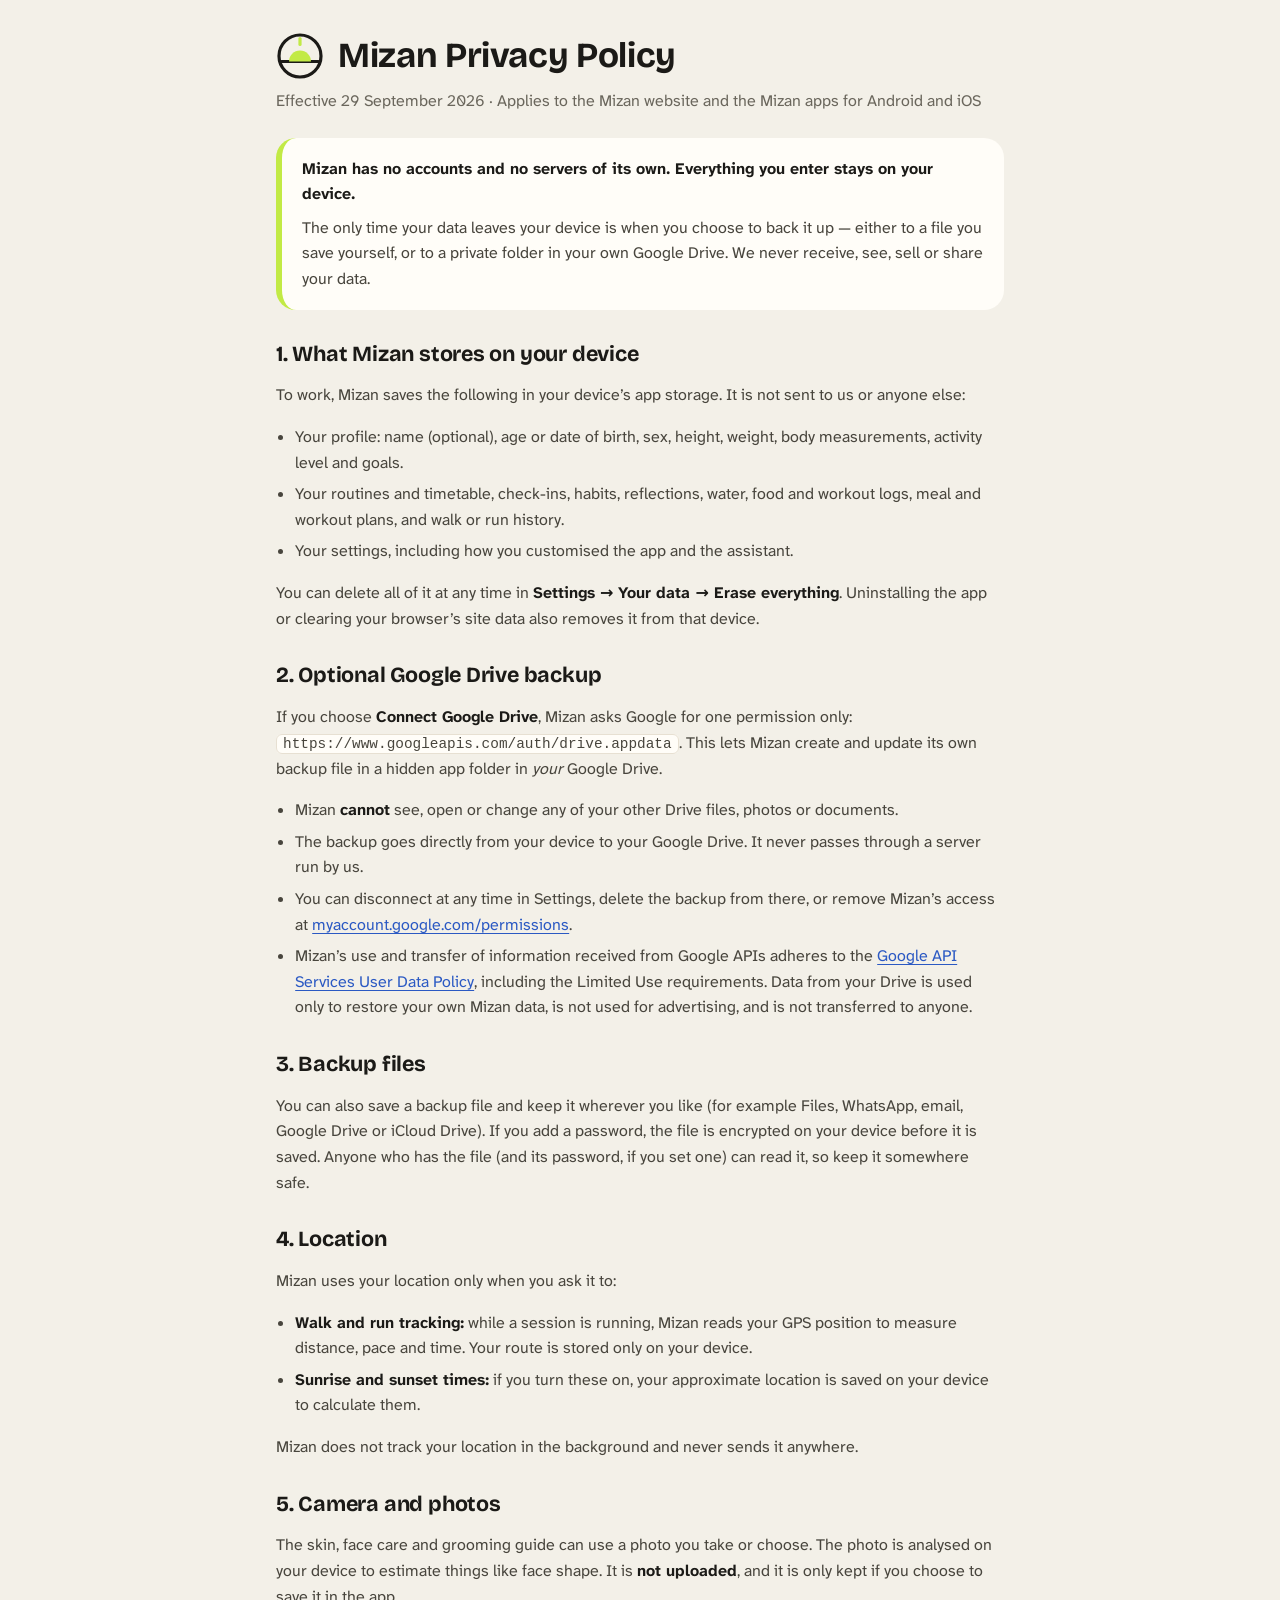
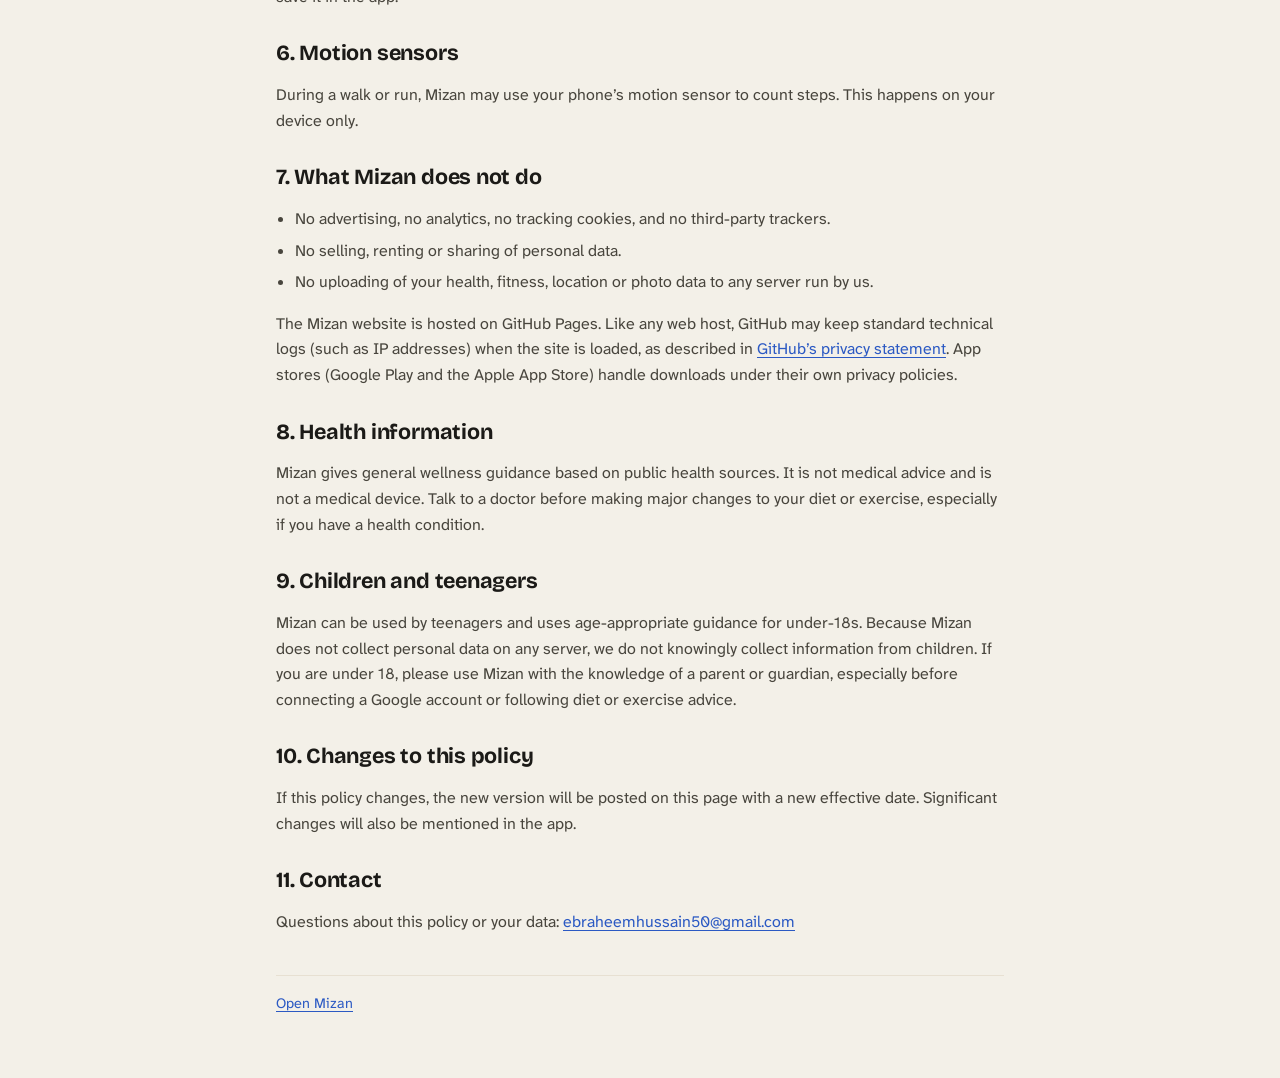
==== privacy.html @ c0154cd0 "Add files via upload" ====
<!doctype html>
<html lang="en">
<head>
  <meta charset="utf-8">
  <meta name="viewport" content="width=device-width, initial-scale=1">
  <title>Privacy Policy · Mizan</title>
  <meta name="description" content="How Mizan handles your data: everything stays on your device unless you choose to back it up to your own Google Drive.">
  <meta name="color-scheme" content="light dark">
  <link rel="icon" href="assets/icons/icon.svg" type="image/svg+xml">
  <style>
    @font-face { font-family: "Atkinson Hyperlegible Next"; src: url("assets/fonts/atkinson-hyperlegible-next.woff2") format("woff2"); font-weight: 200 800; font-display: swap; }
    @font-face { font-family: "Bricolage Grotesque"; src: url("assets/fonts/bricolage-grotesque.woff2") format("woff2"); font-weight: 200 800; font-display: swap; }
    :root {
      --bg: #f3f0e8; --surface: #fffdf8; --ink: #1b1a17; --ink-2: #48453d; --ink-3: #6a665c; --line: #e7e0d2;
      --accent: #c2ea45; --accent-ink: #4e6b00; --link: #2b59c3;
    }
    @media (prefers-color-scheme: dark) {
      :root { --bg: #0e1210; --surface: #151a17; --ink: #edf0e7; --ink-2: #bdc4b7; --ink-3: #97a092; --line: #232b26; --accent: #c6f04e; --accent-ink: #cdef6a; --link: #8fb4ff; }
    }
    * { box-sizing: border-box; }
    body { margin: 0; background: var(--bg); color: var(--ink); font: 1rem/1.6 "Atkinson Hyperlegible Next", system-ui, -apple-system, "Segoe UI", Roboto, sans-serif; }
    main { max-width: 760px; margin: 0 auto; padding: 32px 16px 64px; }
    header { display: flex; align-items: center; gap: 14px; margin-bottom: 8px; }
    header svg { width: 48px; height: 48px; flex-shrink: 0; }
    h1, h2 { font-family: "Bricolage Grotesque", system-ui, sans-serif; line-height: 1.15; letter-spacing: -0.01em; }
    h1 { font-size: 2.2rem; margin: 0; }
    h2 { font-size: 1.35rem; margin: 32px 0 8px; }
    p, li { color: var(--ink-2); }
    ul { padding-left: 1.2em; }
    li + li { margin-top: 6px; }
    a { color: var(--link); text-underline-offset: 3px; }
    strong { color: var(--ink); }
    code { font-size: .9em; background: var(--surface); border: 1px solid var(--line); border-radius: 6px; padding: 1px 6px; overflow-wrap: anywhere; }
    .meta { color: var(--ink-3); margin: 4px 0 24px; }
    .summary { background: var(--surface); border-radius: 20px; padding: 18px 20px; border-left: 6px solid var(--accent); }
    .summary p { margin: 0; color: var(--ink); }
    .summary p + p { margin-top: 8px; color: var(--ink-2); }
    footer { margin-top: 40px; padding-top: 16px; border-top: 1px solid var(--line); color: var(--ink-3); font-size: .9rem; }
  </style>
</head>
<body>
<main>
  <header>
    <svg viewBox="0 0 48 48" aria-hidden="true"><circle cx="24" cy="24" r="21" fill="none" stroke="currentColor" stroke-width="3.2"/><path d="M5.5 29.5h37" stroke="currentColor" stroke-width="3.2" stroke-linecap="round"/><path d="M13 29.5a11 11 0 0 1 22 0" fill="var(--accent)"/><path d="M24 6.5v6" stroke="var(--accent)" stroke-width="3.2" stroke-linecap="round"/></svg>
    <h1>Mizan Privacy Policy</h1>
  </header>
  <p class="meta">Effective 29 September 2026 · Applies to the Mizan website and the Mizan apps for Android and iOS</p>

  <div class="summary">
    <p><strong>Mizan has no accounts and no servers of its own. Everything you enter stays on your device.</strong></p>
    <p>The only time your data leaves your device is when you choose to back it up — either to a file you save yourself, or to a private folder in your own Google Drive. We never receive, see, sell or share your data.</p>
  </div>

  <h2>1. What Mizan stores on your device</h2>
  <p>To work, Mizan saves the following in your device’s app storage. It is not sent to us or anyone else:</p>
  <ul>
    <li>Your profile: name (optional), age or date of birth, sex, height, weight, body measurements, activity level and goals.</li>
    <li>Your routines and timetable, check-ins, habits, reflections, water, food and workout logs, meal and workout plans, and walk or run history.</li>
    <li>Your settings, including how you customised the app and the assistant.</li>
  </ul>
  <p>You can delete all of it at any time in <strong>Settings → Your data → Erase everything</strong>. Uninstalling the app or clearing your browser’s site data also removes it from that device.</p>

  <h2>2. Optional Google Drive backup</h2>
  <p>If you choose <strong>Connect Google Drive</strong>, Mizan asks Google for one permission only: <code>https://www.googleapis.com/auth/drive.appdata</code>. This lets Mizan create and update its own backup file in a hidden app folder in <em>your</em> Google Drive.</p>
  <ul>
    <li>Mizan <strong>cannot</strong> see, open or change any of your other Drive files, photos or documents.</li>
    <li>The backup goes directly from your device to your Google Drive. It never passes through a server run by us.</li>
    <li>You can disconnect at any time in Settings, delete the backup from there, or remove Mizan’s access at <a href="https://myaccount.google.com/permissions">myaccount.google.com/permissions</a>.</li>
    <li>Mizan’s use and transfer of information received from Google APIs adheres to the <a href="https://developers.google.com/terms/api-services-user-data-policy">Google API Services User Data Policy</a>, including the Limited Use requirements. Data from your Drive is used only to restore your own Mizan data, is not used for advertising, and is not transferred to anyone.</li>
  </ul>

  <h2>3. Backup files</h2>
  <p>You can also save a backup file and keep it wherever you like (for example Files, WhatsApp, email, Google Drive or iCloud Drive). If you add a password, the file is encrypted on your device before it is saved. Anyone who has the file (and its password, if you set one) can read it, so keep it somewhere safe.</p>

  <h2>4. Location</h2>
  <p>Mizan uses your location only when you ask it to:</p>
  <ul>
    <li><strong>Walk and run tracking:</strong> while a session is running, Mizan reads your GPS position to measure distance, pace and time. Your route is stored only on your device.</li>
    <li><strong>Sunrise and sunset times:</strong> if you turn these on, your approximate location is saved on your device to calculate them.</li>
  </ul>
  <p>Mizan does not track your location in the background and never sends it anywhere.</p>

  <h2>5. Camera and photos</h2>
  <p>The skin, face care and grooming guide can use a photo you take or choose. The photo is analysed on your device to estimate things like face shape. It is <strong>not uploaded</strong>, and it is only kept if you choose to save it in the app.</p>

  <h2>6. Motion sensors</h2>
  <p>During a walk or run, Mizan may use your phone’s motion sensor to count steps. This happens on your device only.</p>

  <h2>7. What Mizan does not do</h2>
  <ul>
    <li>No advertising, no analytics, no tracking cookies, and no third-party trackers.</li>
    <li>No selling, renting or sharing of personal data.</li>
    <li>No uploading of your health, fitness, location or photo data to any server run by us.</li>
  </ul>
  <p>The Mizan website is hosted on GitHub Pages. Like any web host, GitHub may keep standard technical logs (such as IP addresses) when the site is loaded, as described in <a href="https://docs.github.com/en/site-policy/privacy-policies/github-general-privacy-statement">GitHub’s privacy statement</a>. App stores (Google Play and the Apple App Store) handle downloads under their own privacy policies.</p>

  <h2>8. Health information</h2>
  <p>Mizan gives general wellness guidance based on public health sources. It is not medical advice and is not a medical device. Talk to a doctor before making major changes to your diet or exercise, especially if you have a health condition.</p>

  <h2>9. Children and teenagers</h2>
  <p>Mizan can be used by teenagers and uses age-appropriate guidance for under-18s. Because Mizan does not collect personal data on any server, we do not knowingly collect information from children. If you are under 18, please use Mizan with the knowledge of a parent or guardian, especially before connecting a Google account or following diet or exercise advice.</p>

  <h2>10. Changes to this policy</h2>
  <p>If this policy changes, the new version will be posted on this page with a new effective date. Significant changes will also be mentioned in the app.</p>

  <h2>11. Contact</h2>
  <p>Questions about this policy or your data: <a href="mailto:ebraheemhussain50@gmail.com">ebraheemhussain50@gmail.com</a></p>

  <footer><a href="./">Open Mizan</a></footer>
</main>
</body>
</html>
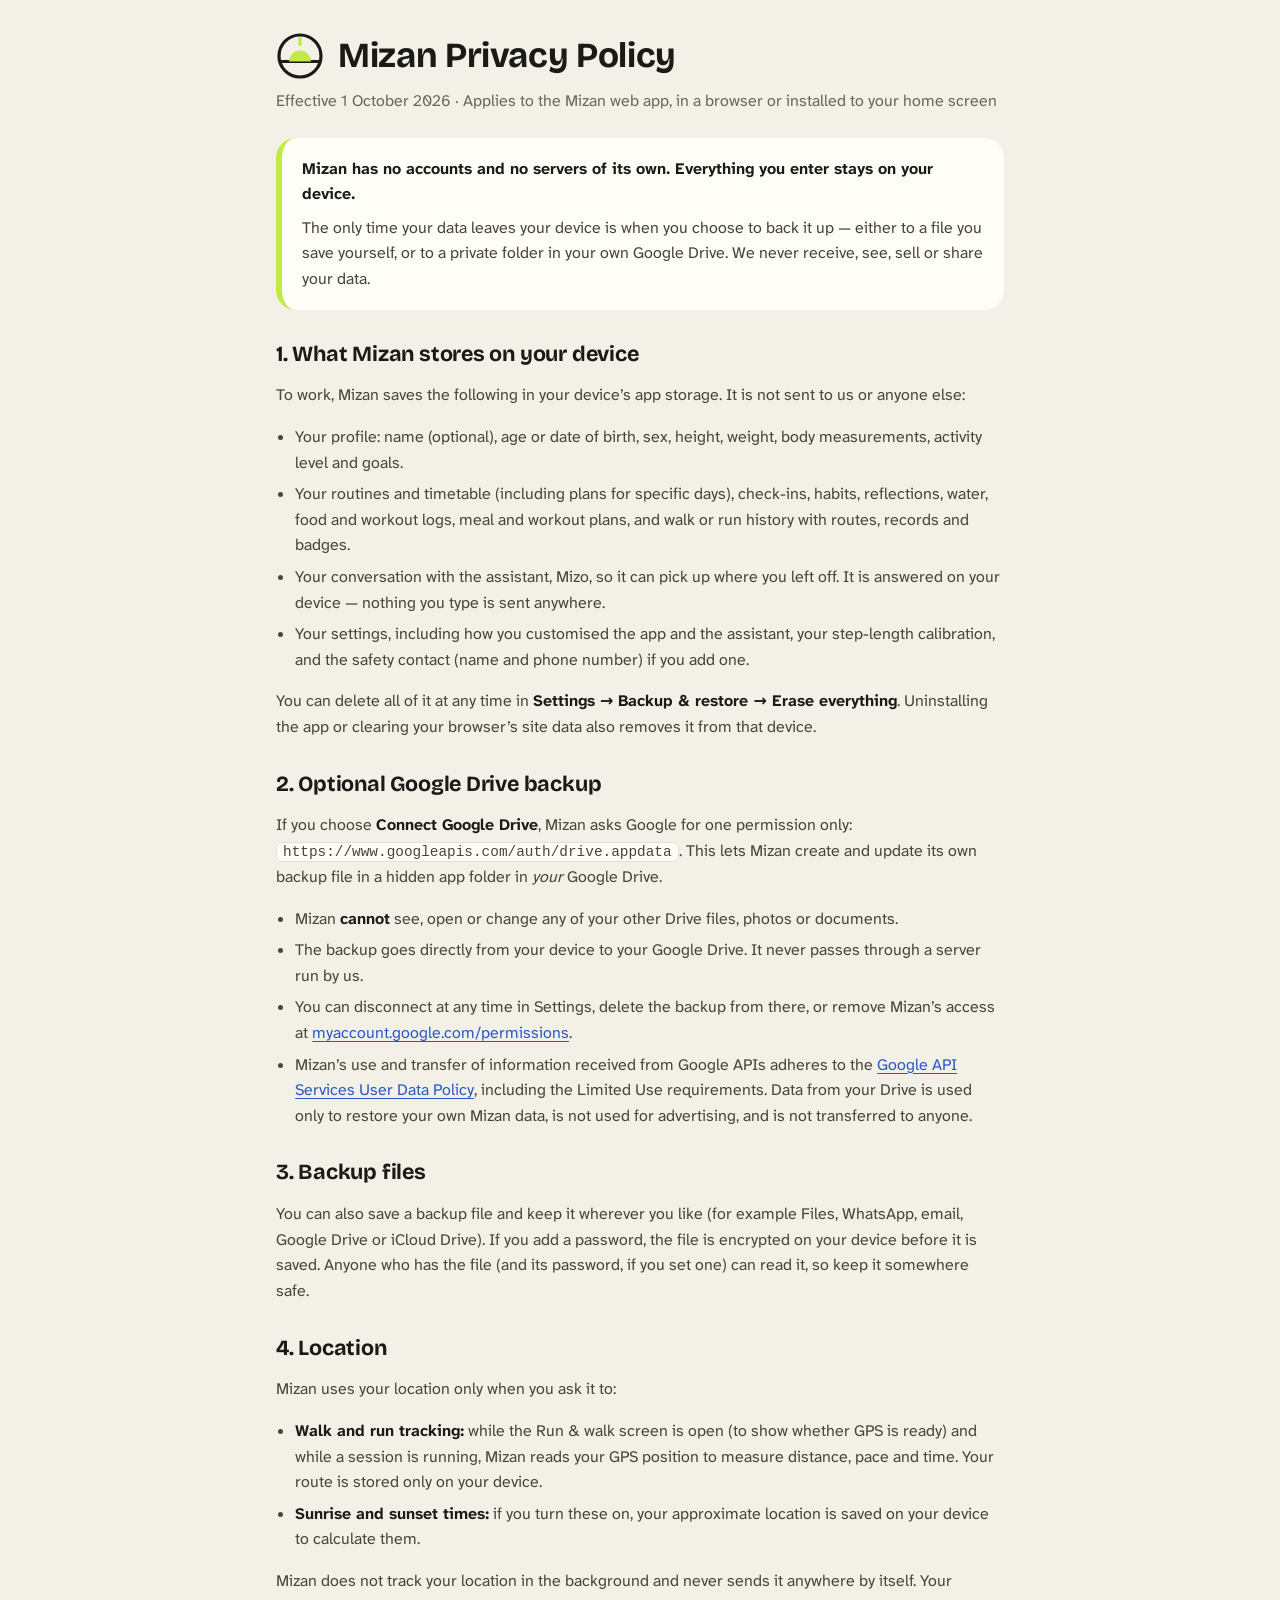
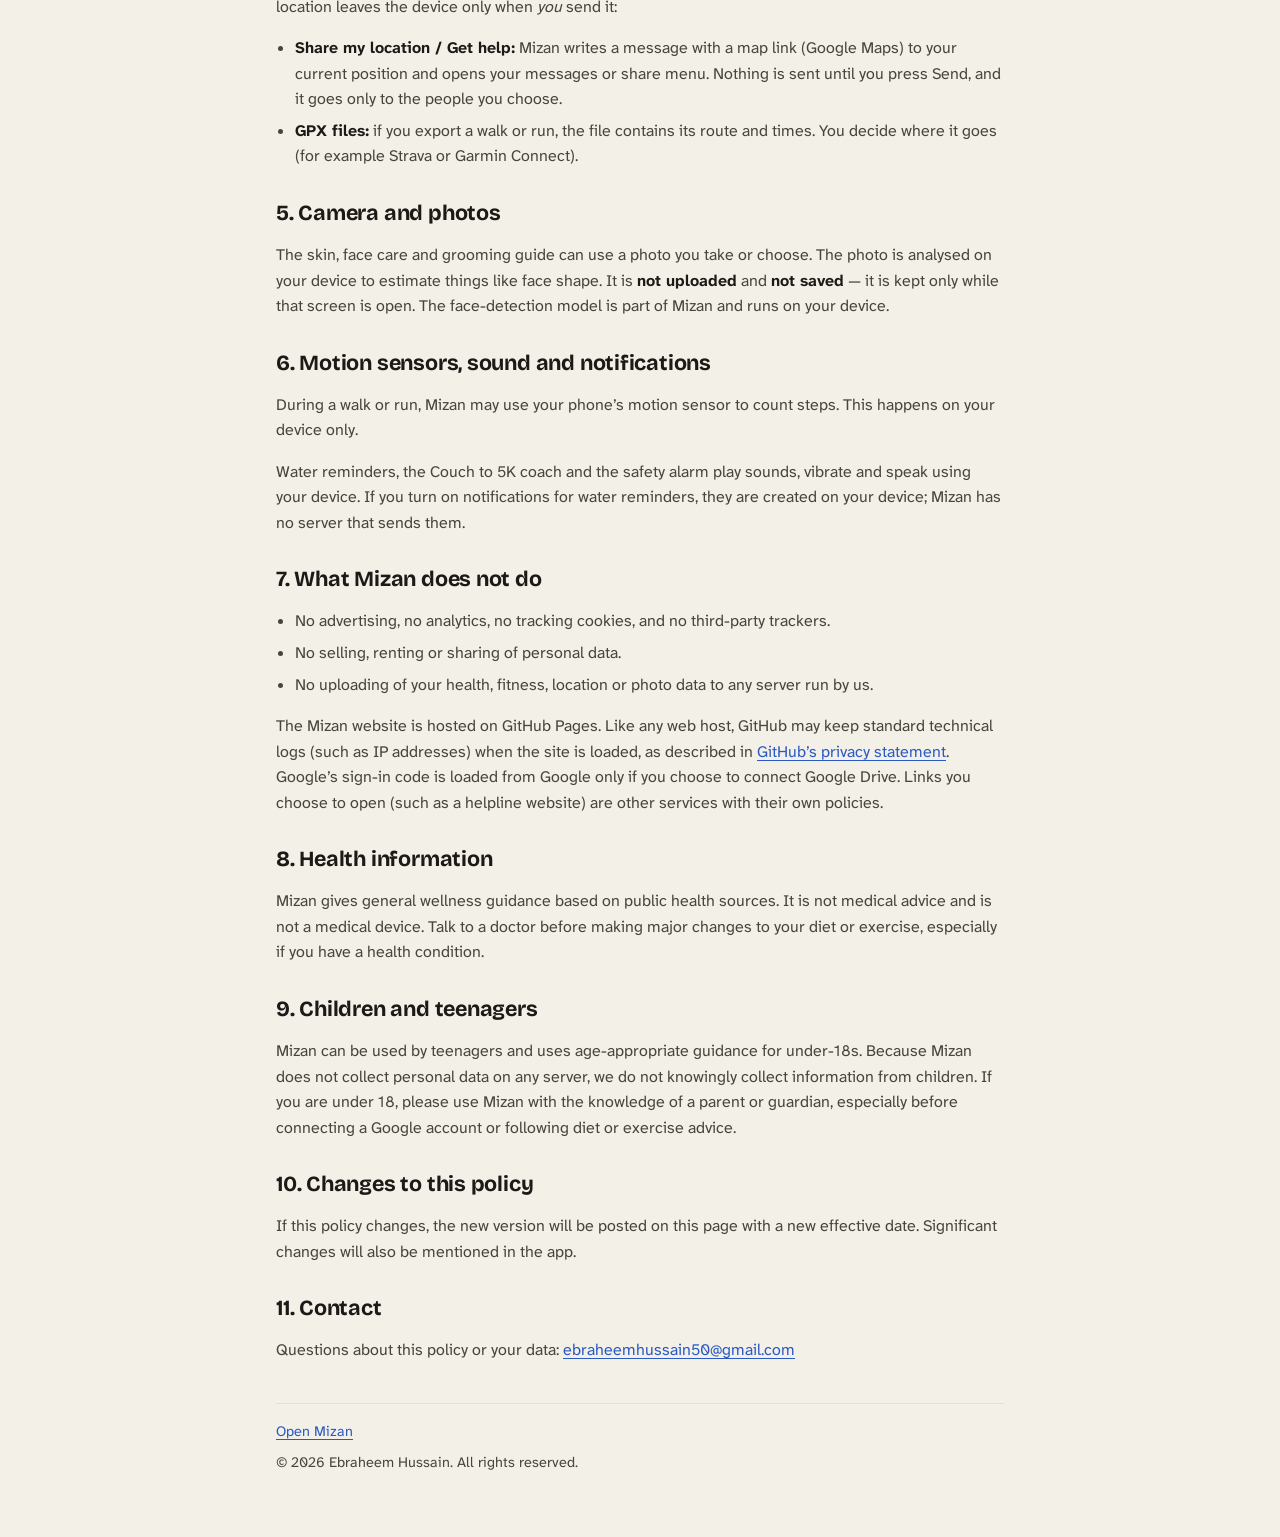
==== commit 679483e8: "Add files via upload" ====
--- a/privacy.html
+++ b/privacy.html
@@ -36,6 +36,7 @@
     .summary p { margin: 0; color: var(--ink); }
     .summary p + p { margin-top: 8px; color: var(--ink-2); }
     footer { margin-top: 40px; padding-top: 16px; border-top: 1px solid var(--line); color: var(--ink-3); font-size: .9rem; }
+    footer .copy { margin: 8px 0 0; }
   </style>
 </head>
 <body>
@@ -44,7 +45,7 @@
     <svg viewBox="0 0 48 48" aria-hidden="true"><circle cx="24" cy="24" r="21" fill="none" stroke="currentColor" stroke-width="3.2"/><path d="M5.5 29.5h37" stroke="currentColor" stroke-width="3.2" stroke-linecap="round"/><path d="M13 29.5a11 11 0 0 1 22 0" fill="var(--accent)"/><path d="M24 6.5v6" stroke="var(--accent)" stroke-width="3.2" stroke-linecap="round"/></svg>
     <h1>Mizan Privacy Policy</h1>
   </header>
-  <p class="meta">Effective 29 September 2026 · Applies to the Mizan website and the Mizan apps for Android and iOS</p>
+  <p class="meta">Effective 1 October 2026 · Applies to the Mizan web app, in a browser or installed to your home screen</p>
 
   <div class="summary">
     <p><strong>Mizan has no accounts and no servers of its own. Everything you enter stays on your device.</strong></p>
@@ -55,10 +56,11 @@
   <p>To work, Mizan saves the following in your device’s app storage. It is not sent to us or anyone else:</p>
   <ul>
     <li>Your profile: name (optional), age or date of birth, sex, height, weight, body measurements, activity level and goals.</li>
-    <li>Your routines and timetable, check-ins, habits, reflections, water, food and workout logs, meal and workout plans, and walk or run history.</li>
-    <li>Your settings, including how you customised the app and the assistant.</li>
+    <li>Your routines and timetable (including plans for specific days), check-ins, habits, reflections, water, food and workout logs, meal and workout plans, and walk or run history with routes, records and badges.</li>
+    <li>Your conversation with the assistant, Mizo, so it can pick up where you left off. It is answered on your device — nothing you type is sent anywhere.</li>
+    <li>Your settings, including how you customised the app and the assistant, your step-length calibration, and the safety contact (name and phone number) if you add one.</li>
   </ul>
-  <p>You can delete all of it at any time in <strong>Settings → Your data → Erase everything</strong>. Uninstalling the app or clearing your browser’s site data also removes it from that device.</p>
+  <p>You can delete all of it at any time in <strong>Settings → Backup &amp; restore → Erase everything</strong>. Uninstalling the app or clearing your browser’s site data also removes it from that device.</p>
 
   <h2>2. Optional Google Drive backup</h2>
   <p>If you choose <strong>Connect Google Drive</strong>, Mizan asks Google for one permission only: <code>https://www.googleapis.com/auth/drive.appdata</code>. This lets Mizan create and update its own backup file in a hidden app folder in <em>your</em> Google Drive.</p>
@@ -75,16 +77,21 @@
   <h2>4. Location</h2>
   <p>Mizan uses your location only when you ask it to:</p>
   <ul>
-    <li><strong>Walk and run tracking:</strong> while a session is running, Mizan reads your GPS position to measure distance, pace and time. Your route is stored only on your device.</li>
+    <li><strong>Walk and run tracking:</strong> while the Run &amp; walk screen is open (to show whether GPS is ready) and while a session is running, Mizan reads your GPS position to measure distance, pace and time. Your route is stored only on your device.</li>
     <li><strong>Sunrise and sunset times:</strong> if you turn these on, your approximate location is saved on your device to calculate them.</li>
   </ul>
-  <p>Mizan does not track your location in the background and never sends it anywhere.</p>
+  <p>Mizan does not track your location in the background and never sends it anywhere by itself. Your location leaves the device only when <em>you</em> send it:</p>
+  <ul>
+    <li><strong>Share my location / Get help:</strong> Mizan writes a message with a map link (Google Maps) to your current position and opens your messages or share menu. Nothing is sent until you press Send, and it goes only to the people you choose.</li>
+    <li><strong>GPX files:</strong> if you export a walk or run, the file contains its route and times. You decide where it goes (for example Strava or Garmin Connect).</li>
+  </ul>
 
   <h2>5. Camera and photos</h2>
-  <p>The skin, face care and grooming guide can use a photo you take or choose. The photo is analysed on your device to estimate things like face shape. It is <strong>not uploaded</strong>, and it is only kept if you choose to save it in the app.</p>
+  <p>The skin, face care and grooming guide can use a photo you take or choose. The photo is analysed on your device to estimate things like face shape. It is <strong>not uploaded</strong> and <strong>not saved</strong> — it is kept only while that screen is open. The face-detection model is part of Mizan and runs on your device.</p>
 
-  <h2>6. Motion sensors</h2>
+  <h2>6. Motion sensors, sound and notifications</h2>
   <p>During a walk or run, Mizan may use your phone’s motion sensor to count steps. This happens on your device only.</p>
+  <p>Water reminders, the Couch to 5K coach and the safety alarm play sounds, vibrate and speak using your device. If you turn on notifications for water reminders, they are created on your device; Mizan has no server that sends them.</p>
 
   <h2>7. What Mizan does not do</h2>
   <ul>
@@ -92,7 +99,7 @@
     <li>No selling, renting or sharing of personal data.</li>
     <li>No uploading of your health, fitness, location or photo data to any server run by us.</li>
   </ul>
-  <p>The Mizan website is hosted on GitHub Pages. Like any web host, GitHub may keep standard technical logs (such as IP addresses) when the site is loaded, as described in <a href="https://docs.github.com/en/site-policy/privacy-policies/github-general-privacy-statement">GitHub’s privacy statement</a>. App stores (Google Play and the Apple App Store) handle downloads under their own privacy policies.</p>
+  <p>The Mizan website is hosted on GitHub Pages. Like any web host, GitHub may keep standard technical logs (such as IP addresses) when the site is loaded, as described in <a href="https://docs.github.com/en/site-policy/privacy-policies/github-general-privacy-statement">GitHub’s privacy statement</a>. Google’s sign-in code is loaded from Google only if you choose to connect Google Drive. Links you choose to open (such as a helpline website) are other services with their own policies.</p>
 
   <h2>8. Health information</h2>
   <p>Mizan gives general wellness guidance based on public health sources. It is not medical advice and is not a medical device. Talk to a doctor before making major changes to your diet or exercise, especially if you have a health condition.</p>
@@ -106,7 +113,7 @@
   <h2>11. Contact</h2>
   <p>Questions about this policy or your data: <a href="mailto:ebraheemhussain50@gmail.com">ebraheemhussain50@gmail.com</a></p>
 
-  <footer><a href="./">Open Mizan</a></footer>
+  <footer><a href="./">Open Mizan</a><p class="copy">© 2026 Ebraheem Hussain. All rights reserved.</p></footer>
 </main>
 </body>
 </html>
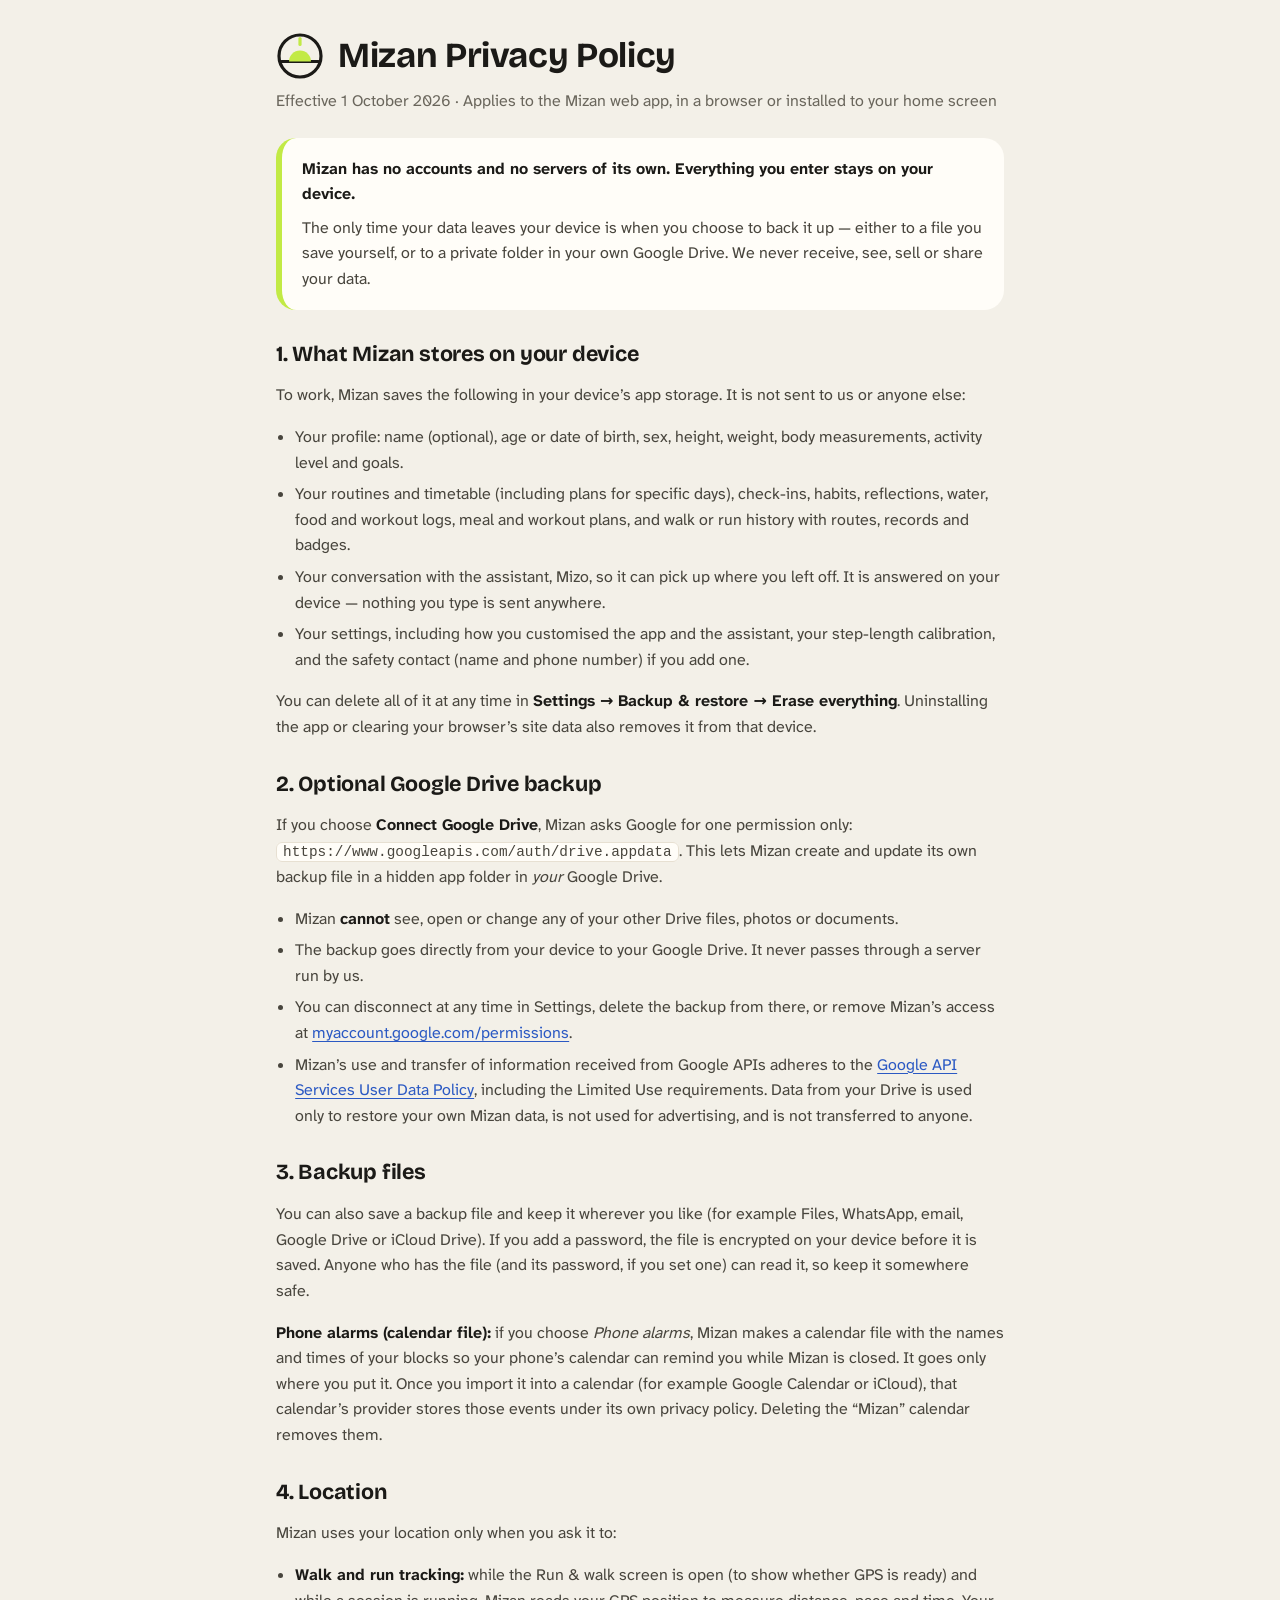
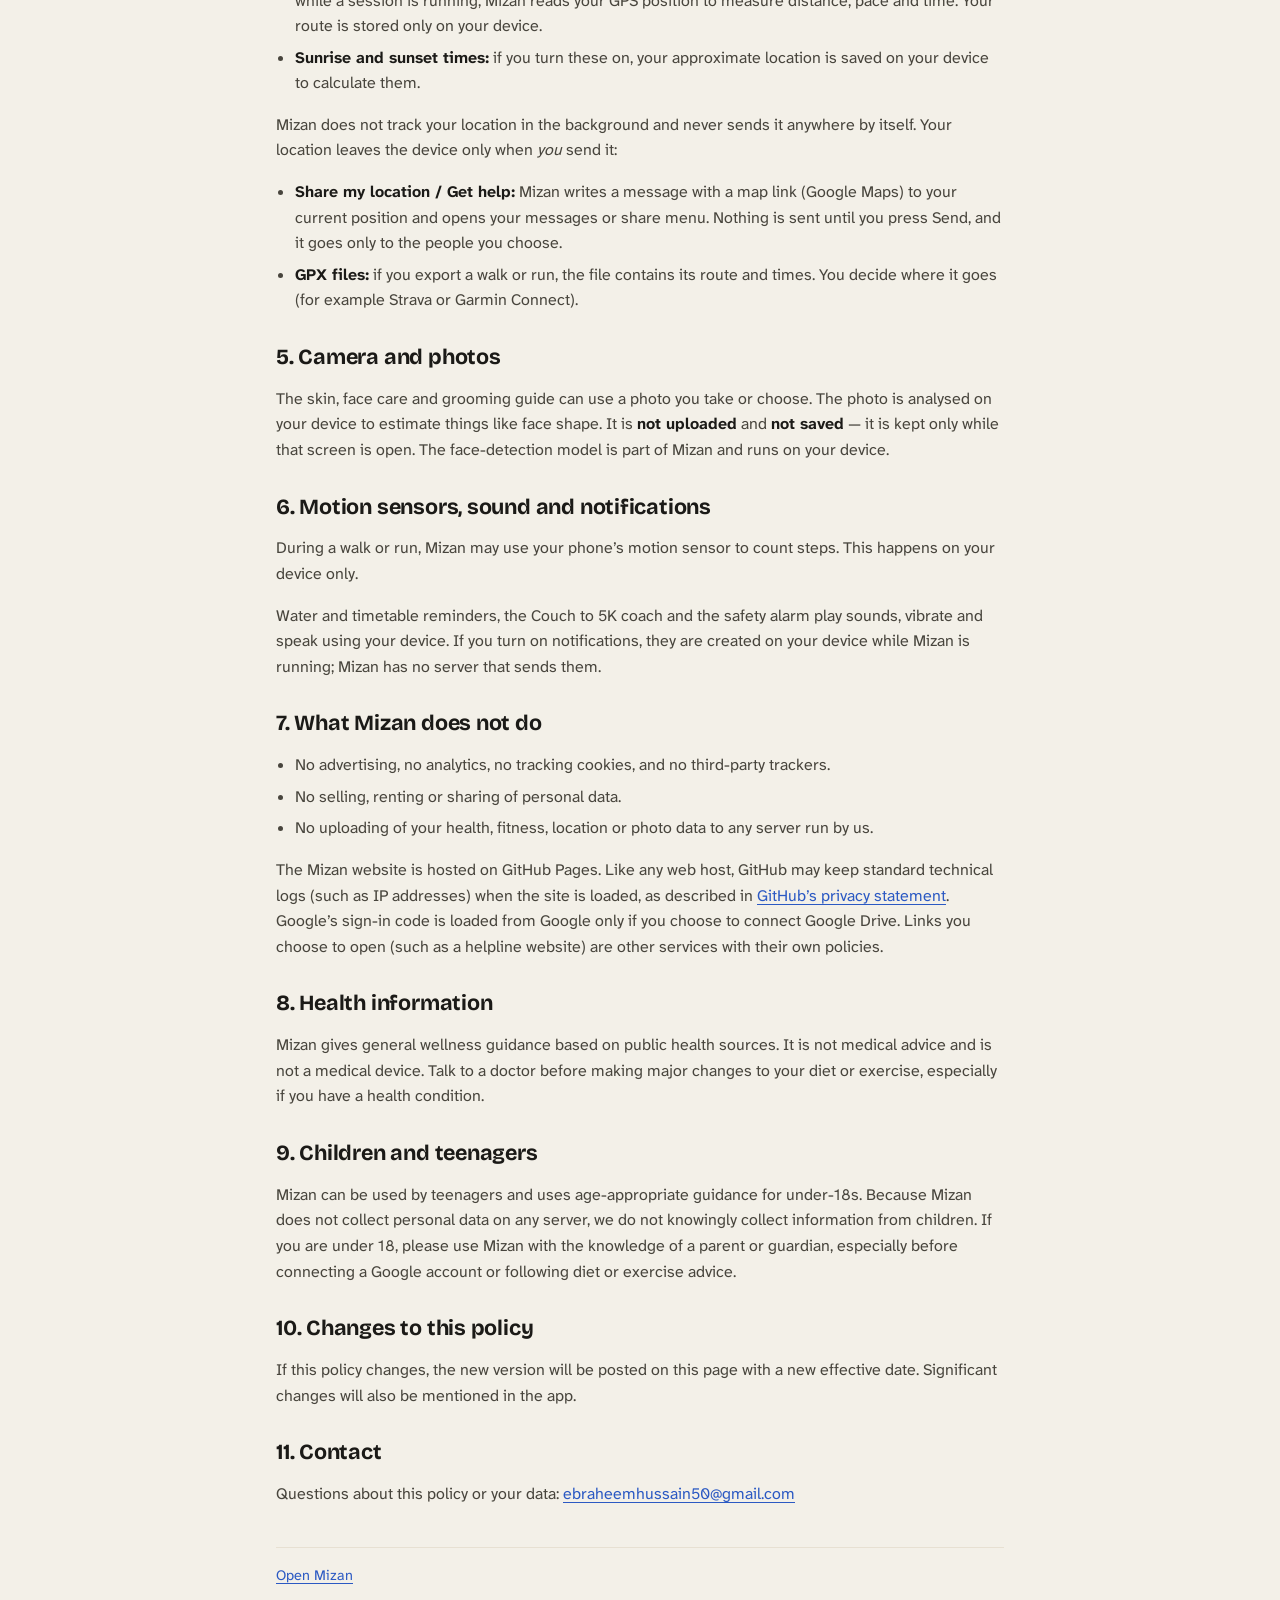
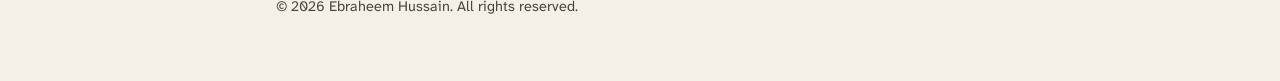
==== commit 0a66ab77: "Add files via upload" ====
--- a/privacy.html
+++ b/privacy.html
@@ -73,6 +73,7 @@
 
   <h2>3. Backup files</h2>
   <p>You can also save a backup file and keep it wherever you like (for example Files, WhatsApp, email, Google Drive or iCloud Drive). If you add a password, the file is encrypted on your device before it is saved. Anyone who has the file (and its password, if you set one) can read it, so keep it somewhere safe.</p>
+  <p><strong>Phone alarms (calendar file):</strong> if you choose <em>Phone alarms</em>, Mizan makes a calendar file with the names and times of your blocks so your phone’s calendar can remind you while Mizan is closed. It goes only where you put it. Once you import it into a calendar (for example Google Calendar or iCloud), that calendar’s provider stores those events under its own privacy policy. Deleting the “Mizan” calendar removes them.</p>
 
   <h2>4. Location</h2>
   <p>Mizan uses your location only when you ask it to:</p>
@@ -91,7 +92,7 @@
 
   <h2>6. Motion sensors, sound and notifications</h2>
   <p>During a walk or run, Mizan may use your phone’s motion sensor to count steps. This happens on your device only.</p>
-  <p>Water reminders, the Couch to 5K coach and the safety alarm play sounds, vibrate and speak using your device. If you turn on notifications for water reminders, they are created on your device; Mizan has no server that sends them.</p>
+  <p>Water and timetable reminders, the Couch to 5K coach and the safety alarm play sounds, vibrate and speak using your device. If you turn on notifications, they are created on your device while Mizan is running; Mizan has no server that sends them.</p>
 
   <h2>7. What Mizan does not do</h2>
   <ul>
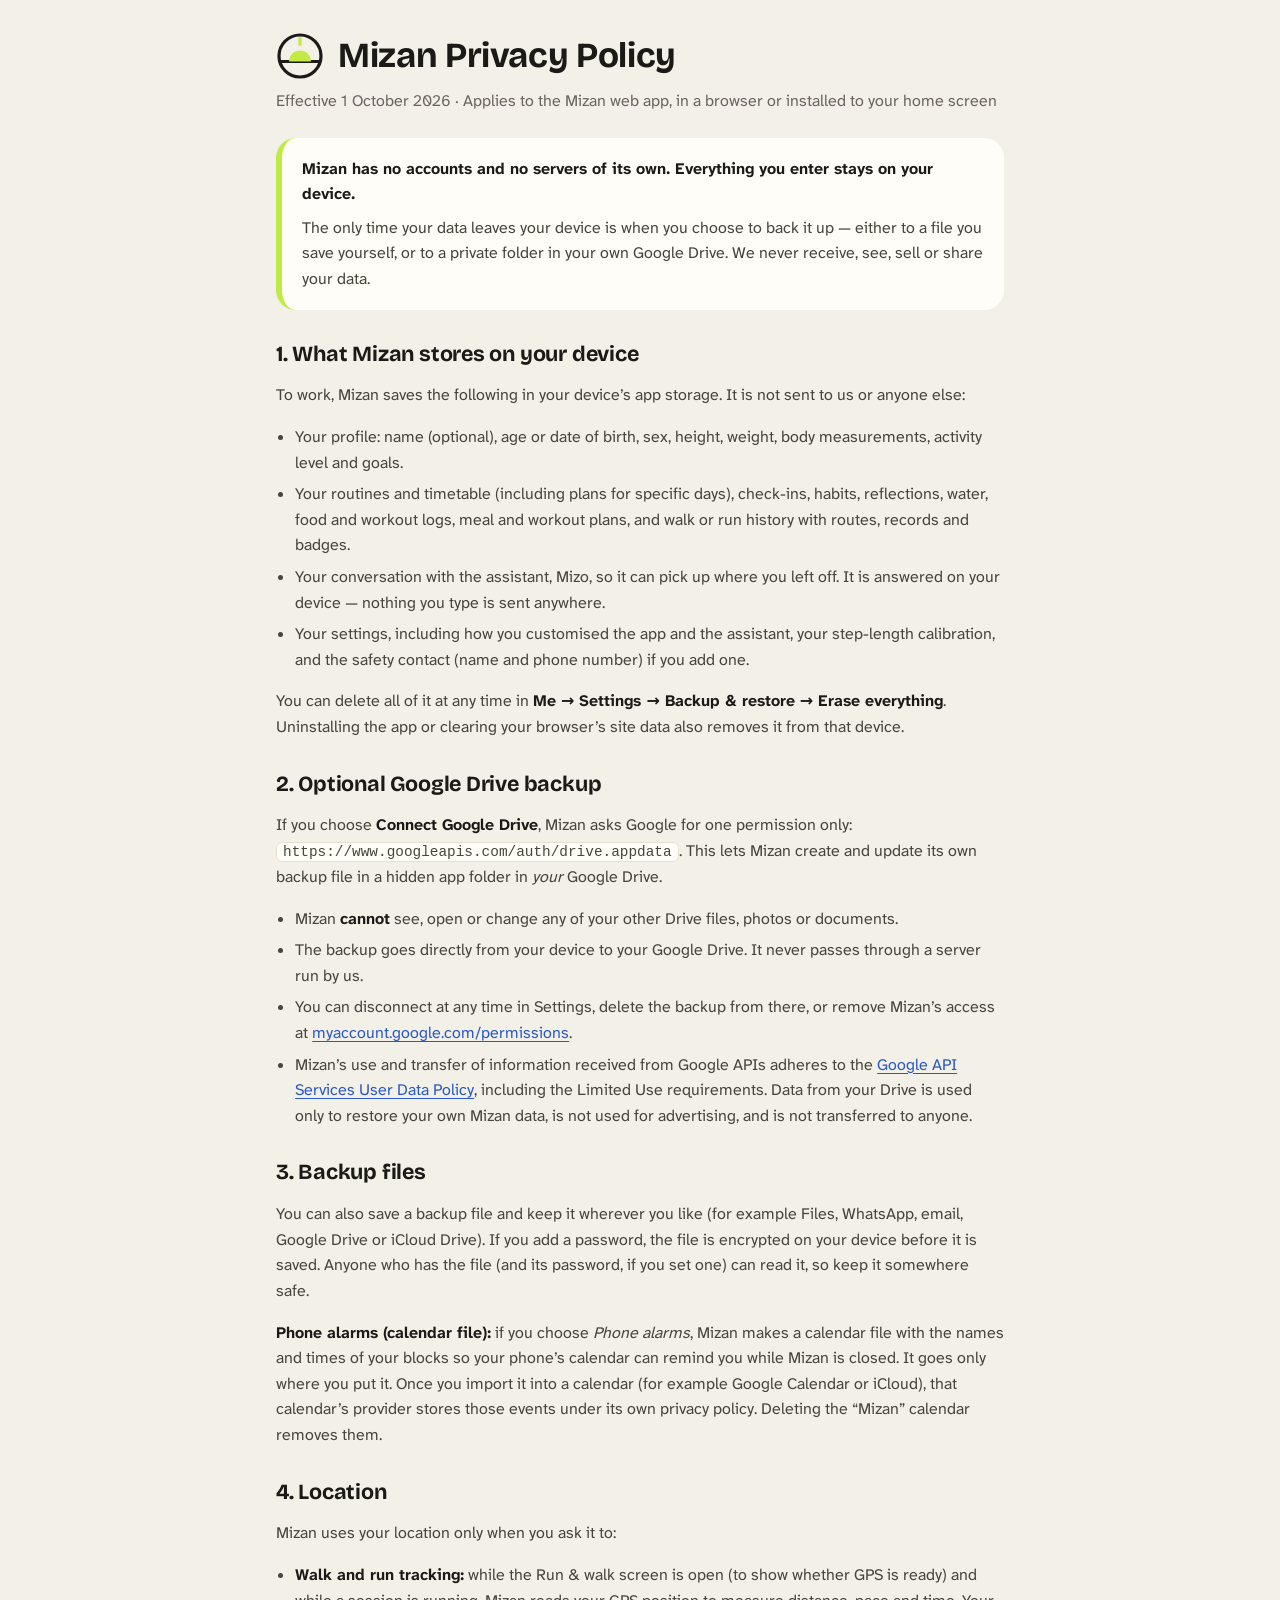
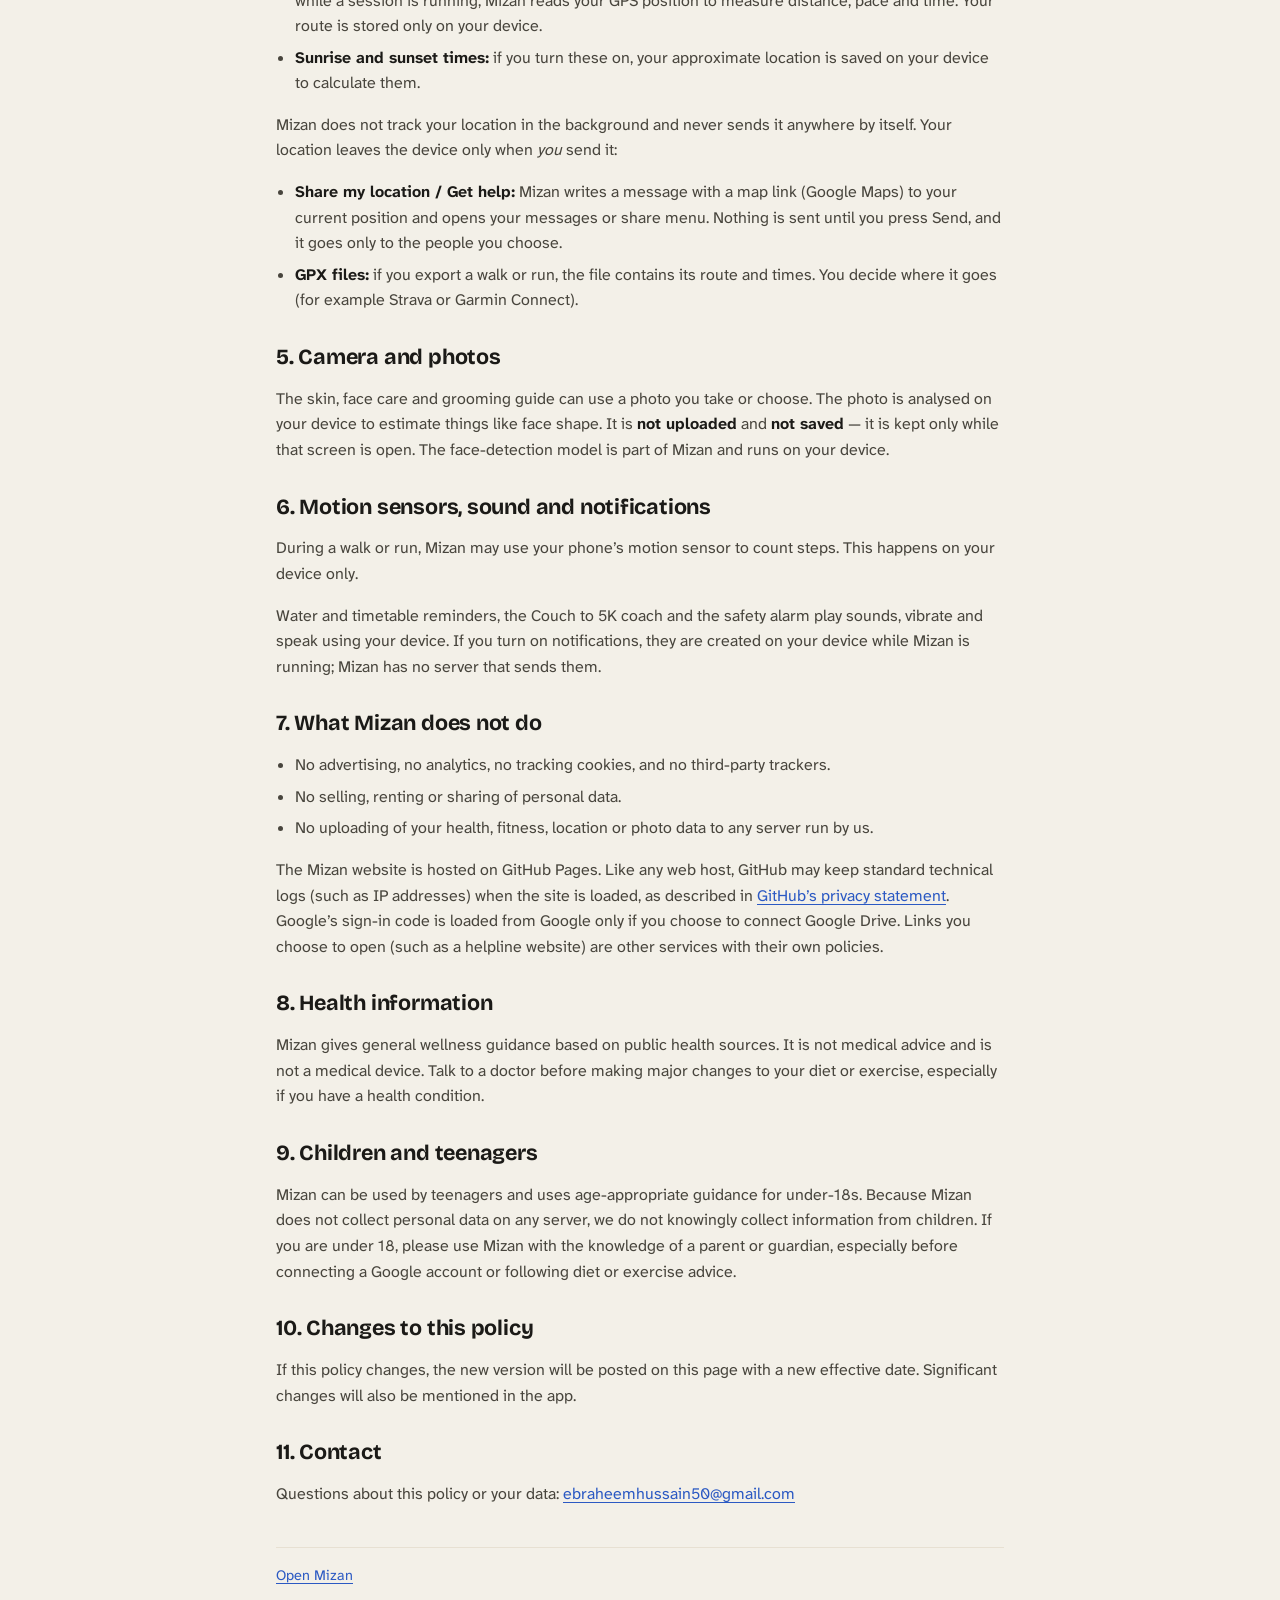
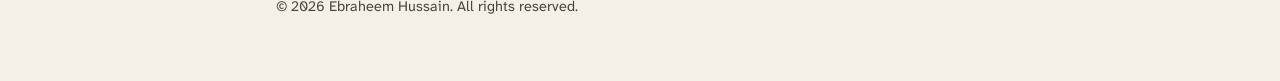
==== commit 254dc76f: "Add files via upload" ====
--- a/privacy.html
+++ b/privacy.html
@@ -60,7 +60,7 @@
     <li>Your conversation with the assistant, Mizo, so it can pick up where you left off. It is answered on your device — nothing you type is sent anywhere.</li>
     <li>Your settings, including how you customised the app and the assistant, your step-length calibration, and the safety contact (name and phone number) if you add one.</li>
   </ul>
-  <p>You can delete all of it at any time in <strong>Settings → Backup &amp; restore → Erase everything</strong>. Uninstalling the app or clearing your browser’s site data also removes it from that device.</p>
+  <p>You can delete all of it at any time in <strong>Me → Settings → Backup &amp; restore → Erase everything</strong>. Uninstalling the app or clearing your browser’s site data also removes it from that device.</p>
 
   <h2>2. Optional Google Drive backup</h2>
   <p>If you choose <strong>Connect Google Drive</strong>, Mizan asks Google for one permission only: <code>https://www.googleapis.com/auth/drive.appdata</code>. This lets Mizan create and update its own backup file in a hidden app folder in <em>your</em> Google Drive.</p>
